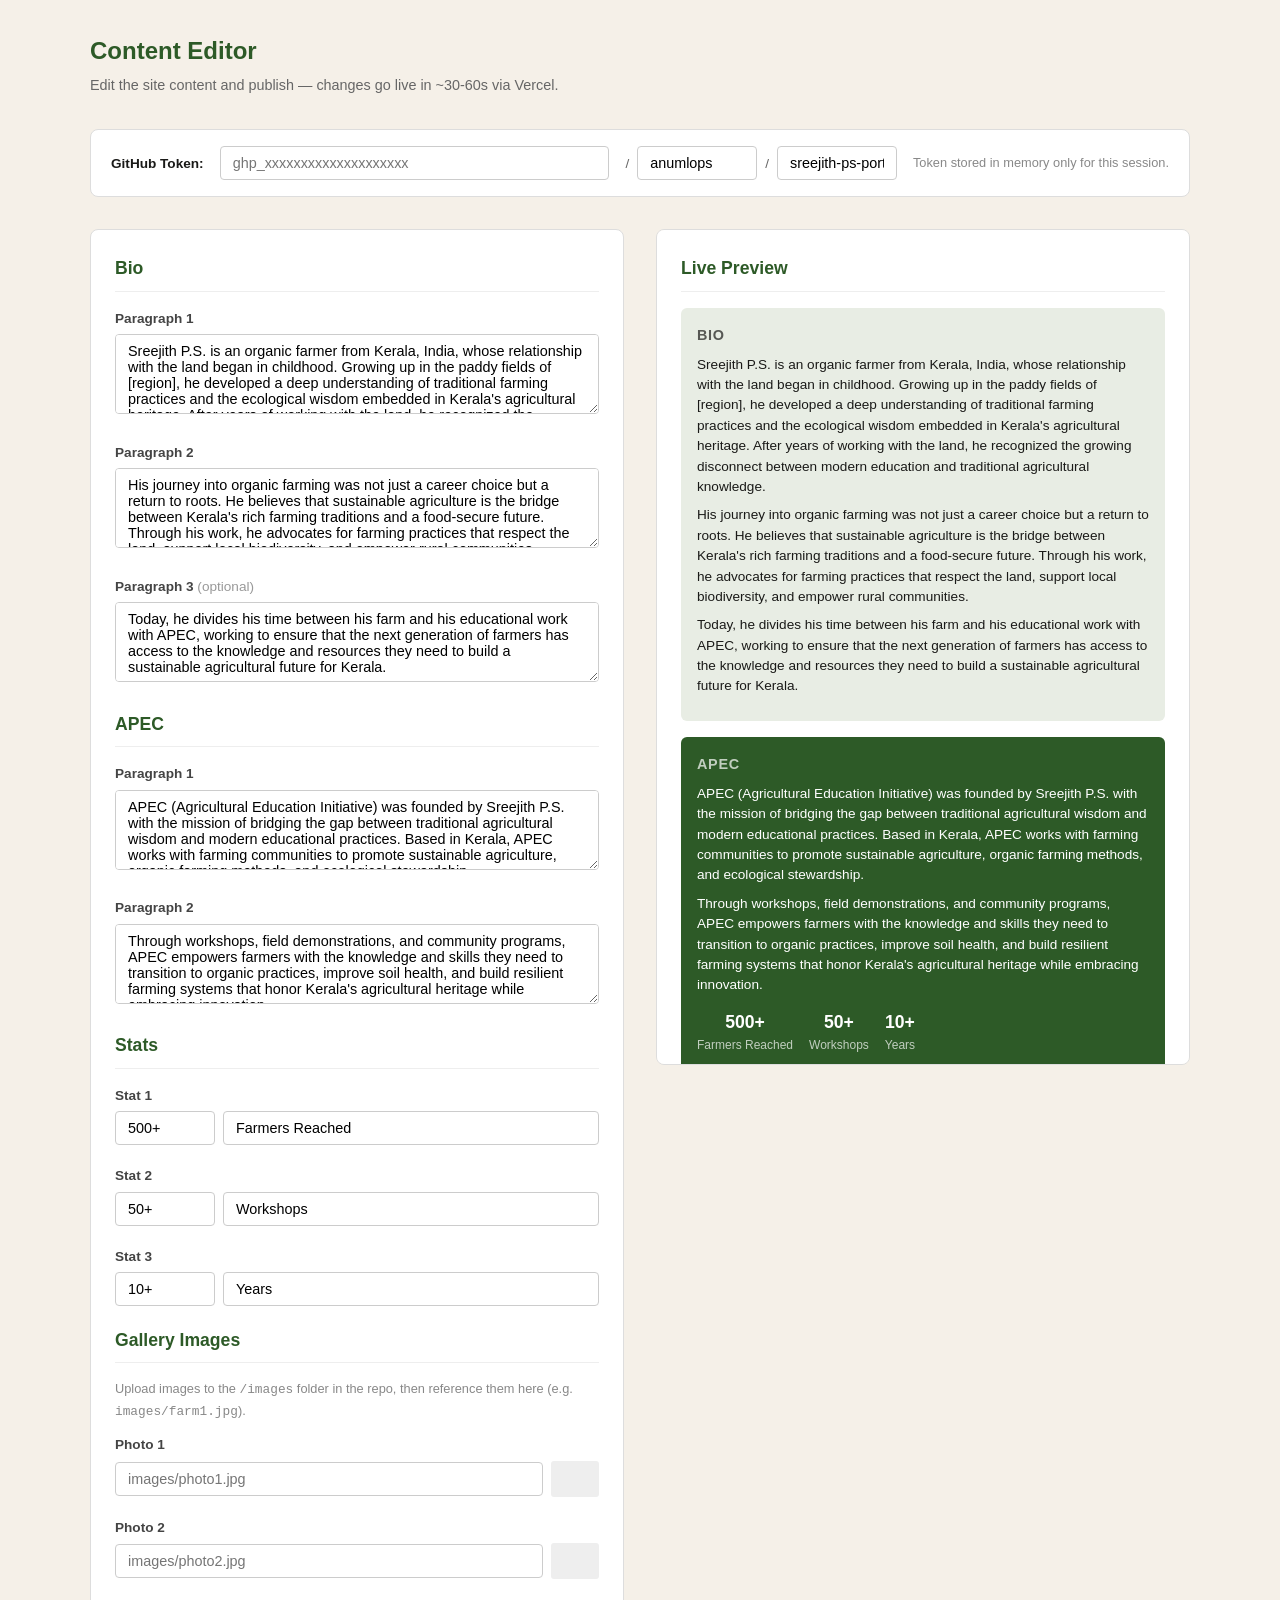
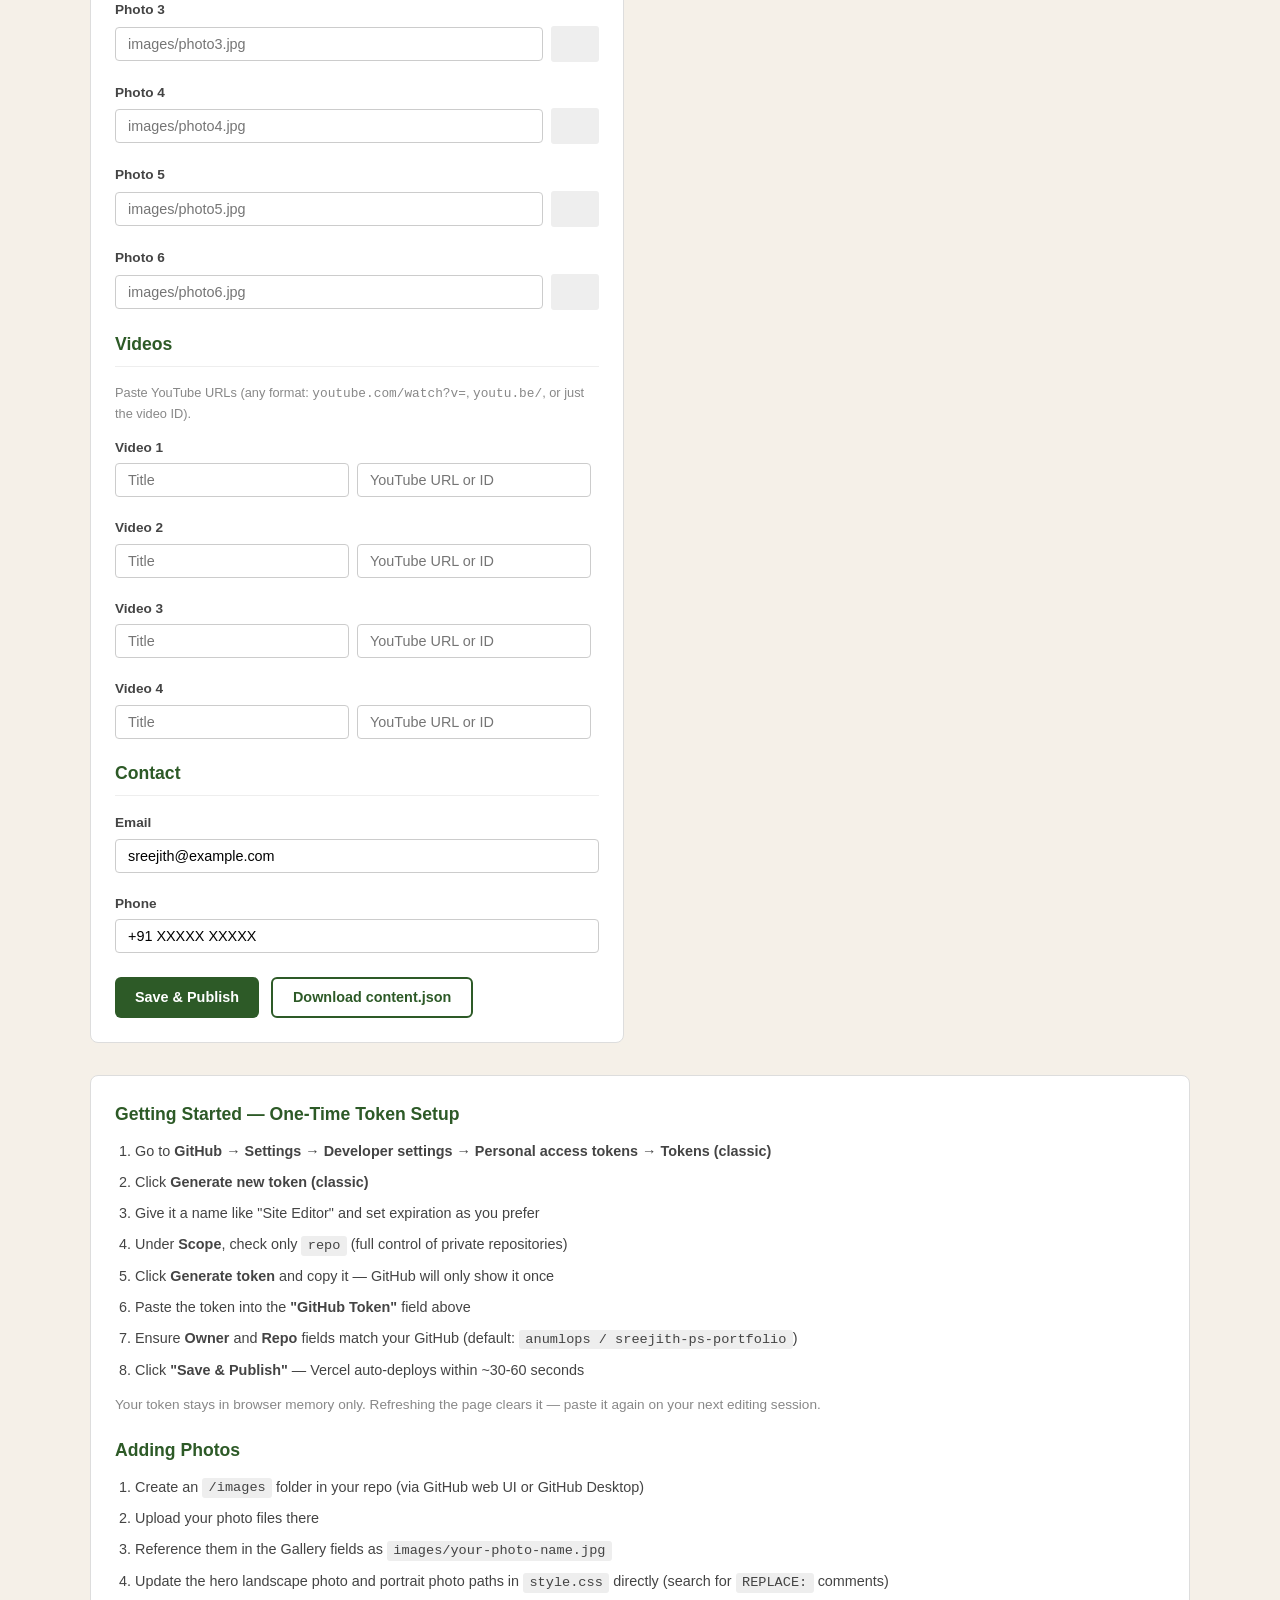
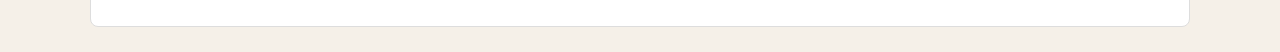
==== admin.html @ cd19a6e7 "Add content.json, admin dashboard, dynamic content rendering" ====
<!DOCTYPE html>
<html lang="en">
<head>
  <meta charset="UTF-8">
  <meta name="viewport" content="width=device-width, initial-scale=1.0">
  <title>Admin — Sreejith P.S. Content Editor</title>
  <style>
    *, *::before, *::after { margin: 0; padding: 0; box-sizing: border-box; }
    body { font-family: -apple-system, BlinkMacSystemFont, "Segoe UI", Roboto, sans-serif; background: #f5f0e8; color: #1A1A18; line-height: 1.6; padding: 2rem; }
    .admin-wrap { max-width: 1100px; margin: 0 auto; }
    h1 { font-size: 1.5rem; margin-bottom: 0.25rem; color: #2D5A27; }
    .sub { color: #666; font-size: 0.9rem; margin-bottom: 2rem; }
    .layout { display: grid; grid-template-columns: 1fr 1fr; gap: 2rem; }
    @media (max-width: 900px) { .layout { grid-template-columns: 1fr; } .preview-panel { order: -1; } }

    /* Token bar */
    .token-bar { background: #fff; border: 1px solid #ddd; border-radius: 8px; padding: 1rem 1.25rem; margin-bottom: 2rem; display: flex; align-items: center; gap: 1rem; flex-wrap: wrap; }
    .token-bar label { font-weight: 600; font-size: 0.85rem; white-space: nowrap; }
    .token-bar input[type="password"] { flex: 1; min-width: 200px; padding: 0.5rem 0.75rem; border: 1px solid #ccc; border-radius: 4px; font-size: 0.9rem; }
    .token-bar .repo-inputs { display: flex; gap: 0.5rem; align-items: center; }
    .token-bar .repo-inputs input { width: 120px; padding: 0.5rem 0.75rem; border: 1px solid #ccc; border-radius: 4px; font-size: 0.9rem; }
    .token-bar .hint { font-size: 0.8rem; color: #888; }

    /* Form */
    .form-panel { background: #fff; border: 1px solid #ddd; border-radius: 8px; padding: 1.5rem; }
    .form-panel h2 { font-size: 1.1rem; color: #2D5A27; margin-bottom: 1rem; padding-bottom: 0.5rem; border-bottom: 1px solid #eee; }
    .field-group { margin-bottom: 1.25rem; }
    .field-group label { display: block; font-weight: 600; font-size: 0.85rem; margin-bottom: 0.3rem; color: #444; }
    .field-group textarea { width: 100%; min-height: 80px; padding: 0.5rem 0.75rem; border: 1px solid #ccc; border-radius: 4px; font-size: 0.9rem; font-family: inherit; resize: vertical; }
    .field-group textarea:focus { outline: 2px solid #8AB4C9; outline-offset: -1px; border-color: transparent; }
    .field-group input[type="text"], .field-group input[type="url"] { width: 100%; padding: 0.5rem 0.75rem; border: 1px solid #ccc; border-radius: 4px; font-size: 0.9rem; }
    .field-group input:focus { outline: 2px solid #8AB4C9; outline-offset: -1px; border-color: transparent; }
    .field-group .input-row { display: flex; gap: 0.5rem; align-items: center; }
    .field-group .input-row input { flex: 1; }
    .field-group .input-row .thumb { width: 48px; height: 36px; border-radius: 3px; background: #eee; flex-shrink: 0; overflow: hidden; }
    .field-group .input-row .thumb img { width: 100%; height: 100%; object-fit: cover; display: block; }
    .field-group .stat-row { display: flex; gap: 0.5rem; }
    .field-group .stat-row input:first-child { width: 100px; flex-shrink: 0; }
    .field-group .stat-row input:last-child { flex: 1; }
    .field-group .video-row { display: flex; gap: 0.5rem; align-items: center; }
    .field-group .video-row input { flex: 1; }
    .field-group .video-row .embed-preview { font-size: 0.75rem; color: #888; max-width: 200px; overflow: hidden; text-overflow: ellipsis; white-space: nowrap; }
    .field-group .error-msg { color: #c0392b; font-size: 0.8rem; margin-top: 0.25rem; display: none; }

    /* Buttons */
    .actions { margin-top: 1.5rem; display: flex; gap: 0.75rem; flex-wrap: wrap; }
    .btn { padding: 0.65rem 1.25rem; border: none; border-radius: 6px; font-size: 0.9rem; font-weight: 600; cursor: pointer; transition: opacity 0.2s; }
    .btn:hover { opacity: 0.85; }
    .btn-primary { background: #2D5A27; color: #fff; }
    .btn-secondary { background: #8AB4C9; color: #fff; }
    .btn-outline { background: none; border: 2px solid #2D5A27; color: #2D5A27; }
    .btn:disabled { opacity: 0.5; cursor: not-allowed; }

    /* Status */
    .status { margin-top: 1rem; padding: 0.75rem 1rem; border-radius: 6px; font-size: 0.9rem; display: none; }
    .status.success { background: #d4edda; color: #155724; border: 1px solid #c3e6cb; display: block; }
    .status.error { background: #f8d7da; color: #721c24; border: 1px solid #f5c6cb; display: block; }
    .status.info { background: #d1ecf1; color: #0c5460; border: 1px solid #bee5eb; display: block; }

    /* Preview */
    .preview-panel { background: #fff; border: 1px solid #ddd; border-radius: 8px; padding: 1.5rem; position: sticky; top: 1rem; max-height: calc(100vh - 4rem); overflow-y: auto; }
    .preview-panel h2 { font-size: 1.1rem; color: #2D5A27; margin-bottom: 1rem; padding-bottom: 0.5rem; border-bottom: 1px solid #eee; }
    .preview-box { background: #E8EDE4; padding: 1rem; border-radius: 6px; margin-bottom: 1rem; }
    .preview-box.dark { background: #2D5A27; color: #fff; }
    .preview-box h3 { font-size: 0.9rem; margin-bottom: 0.5rem; opacity: 0.7; text-transform: uppercase; letter-spacing: 0.05em; }
    .preview-box p { font-size: 0.85rem; margin-bottom: 0.5rem; line-height: 1.5; }
    .preview-box .stat-row { display: flex; gap: 1rem; }
    .preview-box .stat-row .stat-item { text-align: center; }
    .preview-box .stat-row .stat-item .num { font-weight: 700; font-size: 1.1rem; }
    .preview-box .stat-row .stat-item .lbl { font-size: 0.75rem; opacity: 0.7; }

    /* Instructions */
    .instructions { margin-top: 2rem; background: #fff; border: 1px solid #ddd; border-radius: 8px; padding: 1.5rem; }
    .instructions h2 { font-size: 1.1rem; color: #2D5A27; margin-bottom: 0.75rem; }
    .instructions ol { padding-left: 1.25rem; font-size: 0.9rem; color: #444; }
    .instructions ol li { margin-bottom: 0.5rem; }
    .instructions code { background: #eee; padding: 0.15rem 0.4rem; border-radius: 3px; font-size: 0.85rem; }
  </style>
</head>
<body>
<div class="admin-wrap">

  <h1>Content Editor</h1>
  <p class="sub">Edit the site content and publish — changes go live in ~30-60s via Vercel.</p>

  <!-- Token bar -->
  <div class="token-bar">
    <label for="token">GitHub Token:</label>
    <input type="password" id="token" placeholder="ghp_xxxxxxxxxxxxxxxxxxxx" autocomplete="off">
    <div class="repo-inputs">
      <span style="font-size:0.85rem;color:#666">/</span>
      <input type="text" id="owner" value="anumlops" placeholder="Owner">
      <span style="font-size:0.85rem;color:#666">/</span>
      <input type="text" id="repo" value="sreejith-ps-portfolio" placeholder="Repo">
    </div>
    <span class="hint">Token stored in memory only for this session.</span>
  </div>

  <div class="layout">

    <!-- Form panel -->
    <div class="form-panel">
      <h2>Bio</h2>
      <div class="field-group">
        <label for="bio1">Paragraph 1</label>
        <textarea id="bio1"></textarea>
      </div>
      <div class="field-group">
        <label for="bio2">Paragraph 2</label>
        <textarea id="bio2"></textarea>
      </div>
      <div class="field-group">
        <label for="bio3">Paragraph 3 <span style="font-weight:400;color:#999">(optional)</span></label>
        <textarea id="bio3"></textarea>
      </div>

      <h2>APEC</h2>
      <div class="field-group">
        <label for="apec1">Paragraph 1</label>
        <textarea id="apec1"></textarea>
      </div>
      <div class="field-group">
        <label for="apec2">Paragraph 2</label>
        <textarea id="apec2"></textarea>
      </div>

      <h2>Stats</h2>
      <div class="field-group">
        <label>Stat 1</label>
        <div class="stat-row">
          <input type="text" id="stat1-num" placeholder="500+">
          <input type="text" id="stat1-lbl" placeholder="Farmers Reached">
        </div>
      </div>
      <div class="field-group">
        <label>Stat 2</label>
        <div class="stat-row">
          <input type="text" id="stat2-num" placeholder="50+">
          <input type="text" id="stat2-lbl" placeholder="Workshops">
        </div>
      </div>
      <div class="field-group">
        <label>Stat 3</label>
        <div class="stat-row">
          <input type="text" id="stat3-num" placeholder="10+">
          <input type="text" id="stat3-lbl" placeholder="Years">
        </div>
      </div>

      <h2>Gallery Images</h2>
      <p style="font-size:0.8rem;color:#888;margin-bottom:0.75rem">Upload images to the <code>/images</code> folder in the repo, then reference them here (e.g. <code>images/farm1.jpg</code>).</p>
      <div id="gallery-fields">
        <div class="field-group">
          <label>Photo 1</label>
          <div class="input-row">
            <input type="text" class="gallery-input" placeholder="images/photo1.jpg">
            <div class="thumb"></div>
          </div>
        </div>
        <div class="field-group">
          <label>Photo 2</label>
          <div class="input-row">
            <input type="text" class="gallery-input" placeholder="images/photo2.jpg">
            <div class="thumb"></div>
          </div>
        </div>
        <div class="field-group">
          <label>Photo 3</label>
          <div class="input-row">
            <input type="text" class="gallery-input" placeholder="images/photo3.jpg">
            <div class="thumb"></div>
          </div>
        </div>
        <div class="field-group">
          <label>Photo 4</label>
          <div class="input-row">
            <input type="text" class="gallery-input" placeholder="images/photo4.jpg">
            <div class="thumb"></div>
          </div>
        </div>
        <div class="field-group">
          <label>Photo 5</label>
          <div class="input-row">
            <input type="text" class="gallery-input" placeholder="images/photo5.jpg">
            <div class="thumb"></div>
          </div>
        </div>
        <div class="field-group">
          <label>Photo 6</label>
          <div class="input-row">
            <input type="text" class="gallery-input" placeholder="images/photo6.jpg">
            <div class="thumb"></div>
          </div>
        </div>
      </div>

      <h2>Videos</h2>
      <p style="font-size:0.8rem;color:#888;margin-bottom:0.75rem">Paste YouTube URLs (any format: <code>youtube.com/watch?v=</code>, <code>youtu.be/</code>, or just the video ID).</p>
      <div id="video-fields">
        <div class="field-group">
          <label>Video 1</label>
          <div class="video-row">
            <input type="text" class="video-title" placeholder="Title" style="width:35%">
            <input type="text" class="video-url" placeholder="YouTube URL or ID" style="flex:1">
            <span class="embed-preview"></span>
          </div>
          <div class="error-msg video-error"></div>
        </div>
        <div class="field-group">
          <label>Video 2</label>
          <div class="video-row">
            <input type="text" class="video-title" placeholder="Title" style="width:35%">
            <input type="text" class="video-url" placeholder="YouTube URL or ID" style="flex:1">
            <span class="embed-preview"></span>
          </div>
          <div class="error-msg video-error"></div>
        </div>
        <div class="field-group">
          <label>Video 3</label>
          <div class="video-row">
            <input type="text" class="video-title" placeholder="Title" style="width:35%">
            <input type="text" class="video-url" placeholder="YouTube URL or ID" style="flex:1">
            <span class="embed-preview"></span>
          </div>
          <div class="error-msg video-error"></div>
        </div>
        <div class="field-group">
          <label>Video 4</label>
          <div class="video-row">
            <input type="text" class="video-title" placeholder="Title" style="width:35%">
            <input type="text" class="video-url" placeholder="YouTube URL or ID" style="flex:1">
            <span class="embed-preview"></span>
          </div>
          <div class="error-msg video-error"></div>
        </div>
      </div>

      <h2>Contact</h2>
      <div class="field-group">
        <label for="contact-email">Email</label>
        <input type="text" id="contact-email">
      </div>
      <div class="field-group">
        <label for="contact-phone">Phone</label>
        <input type="text" id="contact-phone">
      </div>

      <div class="actions">
        <button class="btn btn-primary" id="btn-save" onclick="saveAndPublish()">Save &amp; Publish</button>
        <button class="btn btn-outline" onclick="downloadBackup()">Download content.json</button>
      </div>
      <div id="status" class="status"></div>
    </div>

    <!-- Preview panel -->
    <div class="preview-panel">
      <h2>Live Preview</h2>
      <div class="preview-box">
        <h3>Bio</h3>
        <div id="preview-bio"></div>
      </div>
      <div class="preview-box dark">
        <h3>APEC</h3>
        <div id="preview-apec"></div>
        <div style="margin-top:0.75rem">
          <div class="stat-row" id="preview-stats"></div>
        </div>
      </div>
      <div class="preview-box">
        <h3>Gallery</h3>
        <p id="preview-gallery" style="color:#888">6 images configured</p>
      </div>
      <div class="preview-box dark">
        <h3>Videos</h3>
        <p id="preview-videos" style="color:#aaa">4 video slots</p>
      </div>
      <div class="preview-box">
        <h3>Contact</h3>
        <div id="preview-contact"></div>
      </div>
    </div>
  </div>

  <!-- Instructions -->
  <div class="instructions">
    <h2>Getting Started — One-Time Token Setup</h2>
    <ol>
      <li>Go to <strong>GitHub → Settings → Developer settings → Personal access tokens → Tokens (classic)</strong></li>
      <li>Click <strong>Generate new token (classic)</strong></li>
      <li>Give it a name like "Site Editor" and set expiration as you prefer</li>
      <li>Under <strong>Scope</strong>, check only <code>repo</code> (full control of private repositories)</li>
      <li>Click <strong>Generate token</strong> and copy it — GitHub will only show it once</li>
      <li>Paste the token into the <strong>"GitHub Token"</strong> field above</li>
      <li>Ensure <strong>Owner</strong> and <strong>Repo</strong> fields match your GitHub (default: <code>anumlops / sreejith-ps-portfolio</code>)</li>
      <li>Click <strong>"Save &amp; Publish"</strong> — Vercel auto-deploys within ~30-60 seconds</li>
    </ol>
    <p style="margin-top:0.75rem;font-size:0.85rem;color:#888">Your token stays in browser memory only. Refreshing the page clears it — paste it again on your next editing session.</p>

    <h2 style="margin-top:1.25rem">Adding Photos</h2>
    <ol>
      <li>Create an <code>/images</code> folder in your repo (via GitHub web UI or GitHub Desktop)</li>
      <li>Upload your photo files there</li>
      <li>Reference them in the Gallery fields as <code>images/your-photo-name.jpg</code></li>
      <li>Update the hero landscape photo and portrait photo paths in <code>style.css</code> directly (search for <code>REPLACE:</code> comments)</li>
    </ol>
  </div>

</div>

<script>
const GITHUB_API = 'https://api.github.com';

// Load current content.json on page load
async function loadContent() {
  try {
    const res = await fetch('content.json?_=' + Date.now());
    if (!res.ok) return;
    const data = await res.json();
    populateForm(data);
    updatePreview(data);
  } catch (e) {
    // content.json not available yet
  }
}

function populateForm(data) {
  if (data.bio) {
    document.getElementById('bio1').value = data.bio.paragraph1 || '';
    document.getElementById('bio2').value = data.bio.paragraph2 || '';
    document.getElementById('bio3').value = data.bio.paragraph3 || '';
  }
  if (data.apec) {
    document.getElementById('apec1').value = data.apec.paragraph1 || '';
    document.getElementById('apec2').value = data.apec.paragraph2 || '';
  }
  if (data.stats) {
    document.getElementById('stat1-num').value = data.stats[0]?.number || '';
    document.getElementById('stat1-lbl').value = data.stats[0]?.label || '';
    document.getElementById('stat2-num').value = data.stats[1]?.number || '';
    document.getElementById('stat2-lbl').value = data.stats[1]?.label || '';
    document.getElementById('stat3-num').value = data.stats[2]?.number || '';
    document.getElementById('stat3-lbl').value = data.stats[2]?.label || '';
  }
  if (data.gallery) {
    const inputs = document.querySelectorAll('.gallery-input');
    inputs.forEach((inp, i) => {
      if (data.gallery[i]) inp.value = data.gallery[i].filename || '';
    });
  }
  if (data.videos) {
    const titles = document.querySelectorAll('.video-title');
    const urls = document.querySelectorAll('.video-url');
    titles.forEach((t, i) => { if (data.videos[i]) t.value = data.videos[i].title || ''; });
    urls.forEach((u, i) => { if (data.videos[i]) u.value = data.videos[i].url || ''; });
  }
  if (data.contact) {
    document.getElementById('contact-email').value = data.contact.email || '';
    document.getElementById('contact-phone').value = data.contact.phone || '';
  }
}

function getFormData() {
  return {
    bio: {
      paragraph1: document.getElementById('bio1').value,
      paragraph2: document.getElementById('bio2').value,
      paragraph3: document.getElementById('bio3').value
    },
    apec: {
      paragraph1: document.getElementById('apec1').value,
      paragraph2: document.getElementById('apec2').value
    },
    stats: [
      { number: document.getElementById('stat1-num').value, label: document.getElementById('stat1-lbl').value },
      { number: document.getElementById('stat2-num').value, label: document.getElementById('stat2-lbl').value },
      { number: document.getElementById('stat3-num').value, label: document.getElementById('stat3-lbl').value }
    ],
    gallery: Array.from(document.querySelectorAll('.gallery-input')).map(inp => ({ filename: inp.value })),
    videos: Array.from(document.querySelectorAll('.video-title')).map((t, i) => ({
      title: t.value,
      url: document.querySelectorAll('.video-url')[i].value
    })),
    contact: {
      email: document.getElementById('contact-email').value,
      phone: document.getElementById('contact-phone').value
    }
  };
}

function convertYouTubeUrl(url) {
  if (!url) return '';
  let id = '';
  const patterns = [
    /(?:youtube\.com\/watch\?v=|youtu\.be\/|youtube\.com\/embed\/)([a-zA-Z0-9_-]{11})/,
    /^([a-zA-Z0-9_-]{11})$/
  ];
  for (const p of patterns) {
    const m = url.match(p);
    if (m) { id = m[1]; break; }
  }
  return id ? `https://www.youtube.com/embed/${id}` : url;
}

function updatePreview() {
  const data = getFormData();

  // Bio preview
  const bioDiv = document.getElementById('preview-bio');
  bioDiv.innerHTML = [data.bio.paragraph1, data.bio.paragraph2, data.bio.paragraph3].filter(Boolean).map(p => `<p>${p}</p>`).join('');

  // APEC preview
  const apecDiv = document.getElementById('preview-apec');
  apecDiv.innerHTML = [data.apec.paragraph1, data.apec.paragraph2].filter(Boolean).map(p => `<p>${p}</p>`).join('');

  // Stats preview
  const statsDiv = document.getElementById('preview-stats');
  statsDiv.innerHTML = data.stats.map(s => `<div class="stat-item"><div class="num">${s.number}</div><div class="lbl">${s.label}</div></div>`).join('');

  // Gallery preview
  const galleryCount = data.gallery.filter(g => g.filename).length;
  document.getElementById('preview-gallery').textContent = galleryCount > 0 ? `${galleryCount} of 6 images set` : 'No images set';

  // Videos preview
  const videoCount = data.videos.filter(v => v.url).length;
  document.getElementById('preview-videos').textContent = videoCount > 0 ? `${videoCount} of 4 videos set` : 'No videos set';

  // Contact preview
  const contactDiv = document.getElementById('preview-contact');
  contactDiv.innerHTML = `<p><strong>Email:</strong> ${data.contact.email || '(not set)'}</p><p><strong>Phone:</strong> ${data.contact.phone || '(not set)'}</p>`;
}

function setStatus(msg, type) {
  const el = document.getElementById('status');
  el.className = 'status ' + type;
  el.textContent = msg;
}

function validate() {
  const errors = [];
  const bio1 = document.getElementById('bio1').value.trim();
  const apec1 = document.getElementById('apec1').value.trim();
  const email = document.getElementById('contact-email').value.trim();
  const phone = document.getElementById('contact-phone').value.trim();

  if (!bio1) errors.push('Bio paragraph 1 is required.');
  if (!apec1) errors.push('APEC paragraph 1 is required.');
  if (!email) errors.push('Email is required.');
  if (!phone) errors.push('Phone is required.');

  // Validate YouTube URLs
  const videoUrls = document.querySelectorAll('.video-url');
  videoUrls.forEach((inp, i) => {
    const val = inp.value.trim();
    const errEl = inp.closest('.field-group').querySelector('.video-error');
    if (errEl) errEl.style.display = 'none';
    if (val && !convertYouTubeUrl(val)) {
      errors.push(`Video ${i + 1}: "${val}" does not look like a valid YouTube URL or ID.`);
      if (errEl) { errEl.textContent = 'Invalid YouTube URL'; errEl.style.display = 'block'; }
    }
  });

  return errors;
}

async function saveAndPublish() {
  const token = document.getElementById('token').value.trim();
  const owner = document.getElementById('owner').value.trim();
  const repo = document.getElementById('repo').value.trim();

  if (!token) { setStatus('Please enter your GitHub token.', 'error'); return; }
  if (!owner || !repo) { setStatus('Please enter owner and repo names.', 'error'); return; }

  const validationErrors = validate();
  if (validationErrors.length > 0) {
    setStatus('Validation errors:\n- ' + validationErrors.join('\n- '), 'error');
    return;
  }

  const btn = document.getElementById('btn-save');
  btn.disabled = true;
  btn.textContent = 'Publishing...';
  setStatus('Pushing to GitHub... This may take a few seconds.', 'info');

  const data = getFormData();
  const content = JSON.stringify(data, null, 2);
  const encoded = btoa(unescape(encodeURIComponent(content)));

  try {
    // Get current file SHA
    const getRes = await fetch(`${GITHUB_API}/repos/${owner}/${repo}/contents/content.json`, {
      headers: { Authorization: `token ${token}`, Accept: 'application/vnd.github.v3+json' }
    });
    let sha = null;
    if (getRes.ok) {
      const meta = await getRes.json();
      sha = meta.sha;
    } else if (getRes.status !== 404) {
      const err = await getRes.json().catch(() => ({}));
      throw new Error(err.message || `GitHub API error: ${getRes.status}`);
    }

    // Commit the file
    const body = {
      message: 'Update content.json via admin dashboard',
      content: encoded,
      branch: 'main'
    };
    if (sha) body.sha = sha;

    const putRes = await fetch(`${GITHUB_API}/repos/${owner}/${repo}/contents/content.json`, {
      method: 'PUT',
      headers: { Authorization: `token ${token}`, 'Content-Type': 'application/json', Accept: 'application/vnd.github.v3+json' },
      body: JSON.stringify(body)
    });

    if (!putRes.ok) {
      const err = await putRes.json().catch(() => ({}));
      throw new Error(err.message || `GitHub API error: ${putRes.status}`);
    }

    setStatus('Published successfully! Changes pushed to GitHub. Vercel will redeploy automatically — usually within 30-60 seconds. Refresh the live site to see updates.', 'success');
  } catch (e) {
    setStatus(`Failed to publish: ${e.message}`, 'error');
  } finally {
    btn.disabled = false;
    btn.textContent = 'Save & Publish';
  }
}

function downloadBackup() {
  const data = getFormData();
  const blob = new Blob([JSON.stringify(data, null, 2)], { type: 'application/json' });
  const a = document.createElement('a');
  a.href = URL.createObjectURL(blob);
  a.download = 'content.json';
  document.body.appendChild(a);
  a.click();
  document.body.removeChild(a);
  URL.revokeObjectURL(a.href);
}

// Gallery thumbnail previews
document.querySelectorAll('.gallery-input').forEach(inp => {
  inp.addEventListener('input', function() {
    const thumb = this.parentElement.querySelector('.thumb');
    if (this.value.trim()) {
      thumb.innerHTML = `<img src="${this.value.trim()}" alt="" onerror="this.parentElement.innerHTML=''">`;
    } else {
      thumb.innerHTML = '';
    }
    updatePreview();
  });
});

// Video embed preview
document.querySelectorAll('.video-url').forEach(inp => {
  inp.addEventListener('input', function() {
    const preview = this.parentElement.querySelector('.embed-preview');
    const errEl = this.closest('.field-group').querySelector('.video-error');
    if (errEl) errEl.style.display = 'none';
    const embed = convertYouTubeUrl(this.value.trim());
    preview.textContent = embed ? '✓ embed ready' : (this.value.trim() ? '✗ invalid URL' : '');
    updatePreview();
  });
});

// Live preview on any input change
document.querySelectorAll('textarea, input').forEach(el => {
  el.addEventListener('input', updatePreview);
});

// Load content on page load
loadContent();
</script>
</body>
</html>
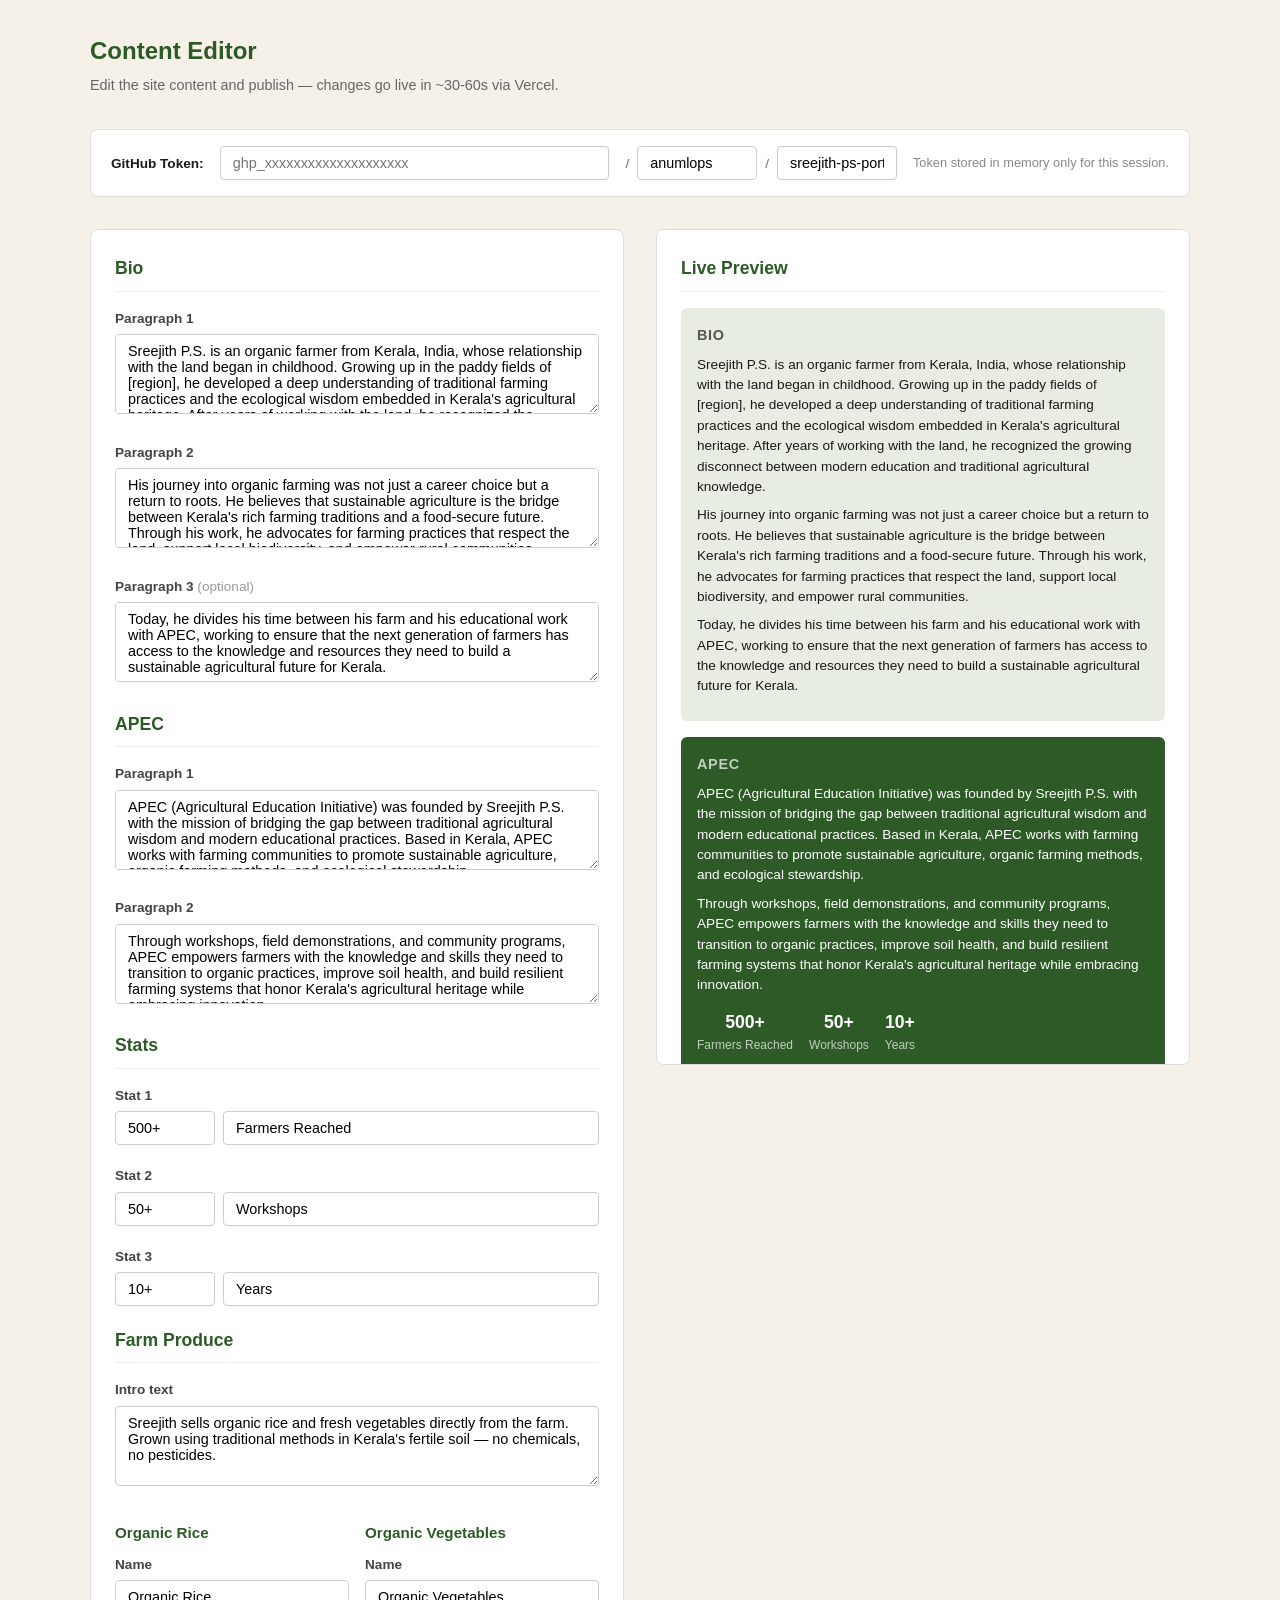
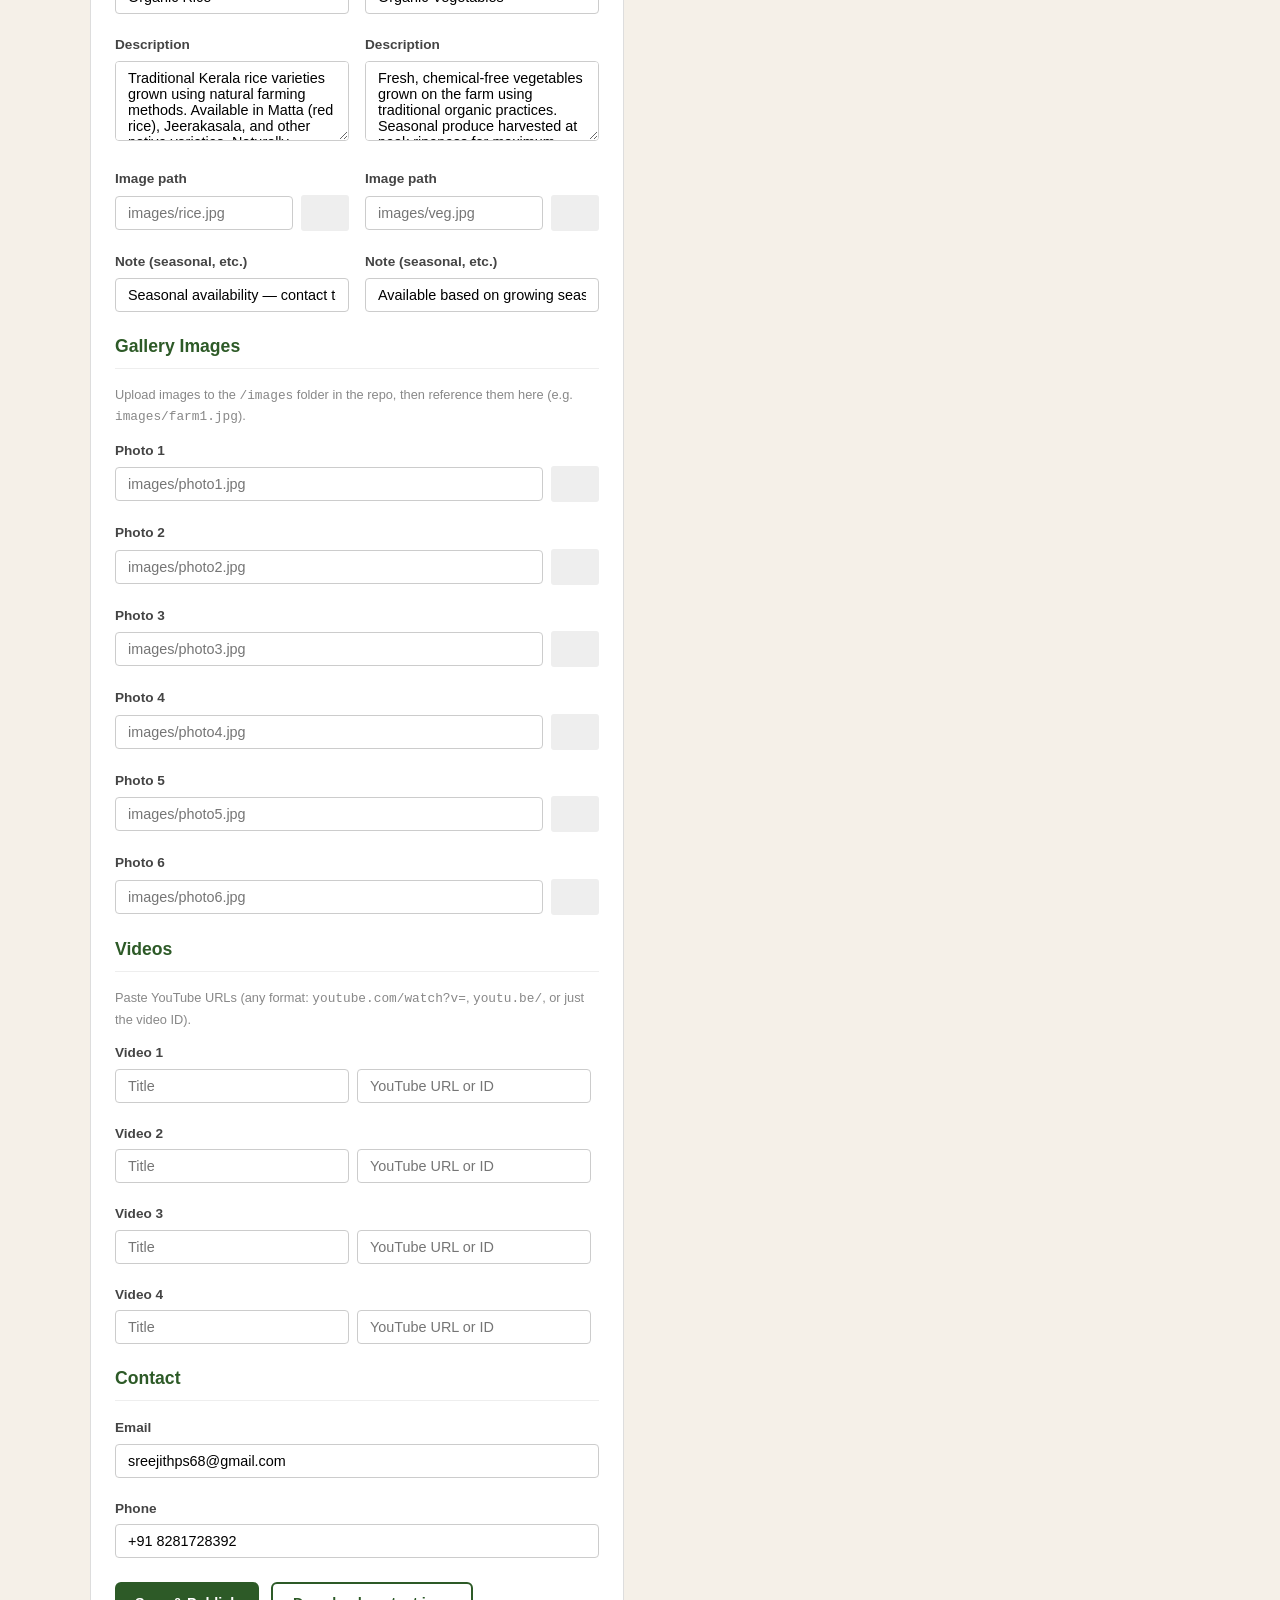
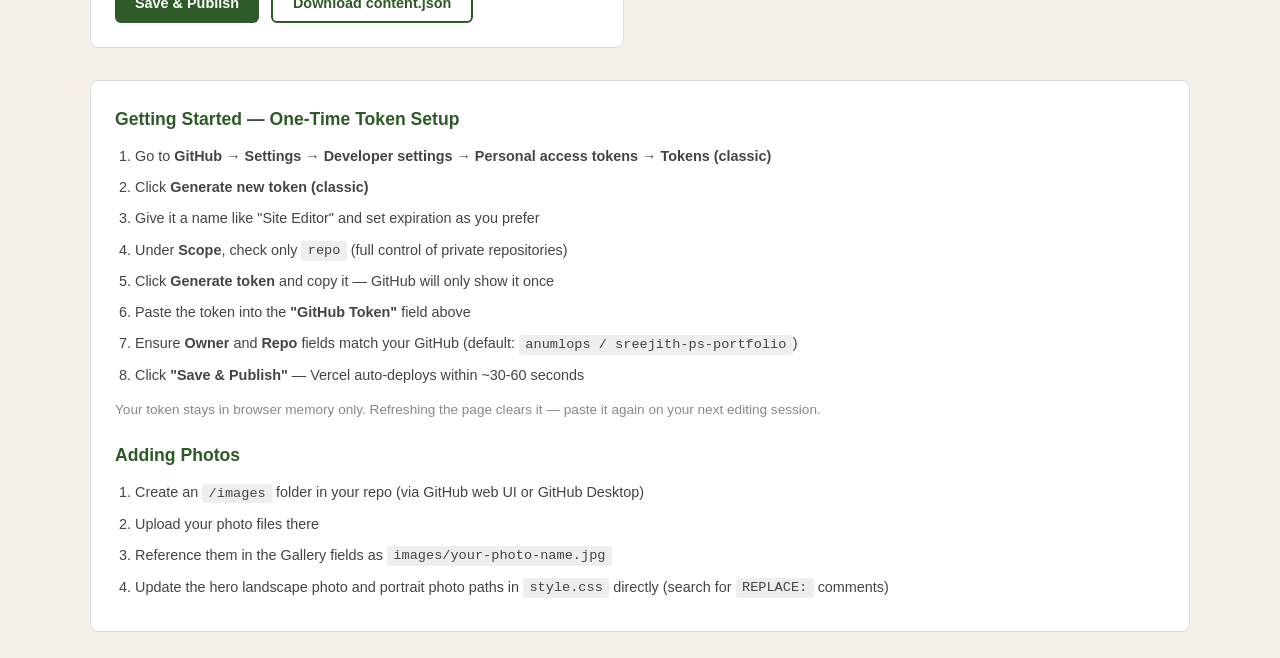
==== commit 88d5b03f: "Add Farm Produce section with product cards" ====
--- a/admin.html
+++ b/admin.html
@@ -147,6 +147,28 @@
         </div>
       </div>
 
+      <h2>Farm Produce</h2>
+      <div class="field-group">
+        <label for="prod-intro">Intro text</label>
+        <textarea id="prod-intro" rows="2"></textarea>
+      </div>
+      <div style="display:grid;grid-template-columns:1fr 1fr;gap:1rem">
+        <div>
+          <h3 style="font-size:0.95rem;color:#2D5A27;margin:0.5rem 0">Organic Rice</h3>
+          <div class="field-group"><label>Name</label><input type="text" id="prod-rice-name"></div>
+          <div class="field-group"><label>Description</label><textarea id="prod-rice-desc" rows="3"></textarea></div>
+          <div class="field-group"><label>Image path</label><div class="input-row"><input type="text" class="prod-input" data-id="rice" placeholder="images/rice.jpg"><div class="thumb" id="thumb-rice"></div></div></div>
+          <div class="field-group"><label>Note (seasonal, etc.)</label><input type="text" id="prod-rice-note" placeholder="Seasonal availability..."></div>
+        </div>
+        <div>
+          <h3 style="font-size:0.95rem;color:#2D5A27;margin:0.5rem 0">Organic Vegetables</h3>
+          <div class="field-group"><label>Name</label><input type="text" id="prod-veg-name"></div>
+          <div class="field-group"><label>Description</label><textarea id="prod-veg-desc" rows="3"></textarea></div>
+          <div class="field-group"><label>Image path</label><div class="input-row"><input type="text" class="prod-input" data-id="veg" placeholder="images/veg.jpg"><div class="thumb" id="thumb-veg"></div></div></div>
+          <div class="field-group"><label>Note (seasonal, etc.)</label><input type="text" id="prod-veg-note" placeholder="Available based on season..."></div>
+        </div>
+      </div>
+
       <h2>Gallery Images</h2>
       <p style="font-size:0.8rem;color:#888;margin-bottom:0.75rem">Upload images to the <code>/images</code> folder in the repo, then reference them here (e.g. <code>images/farm1.jpg</code>).</p>
       <div id="gallery-fields">
@@ -265,6 +287,10 @@
         <div style="margin-top:0.75rem">
           <div class="stat-row" id="preview-stats"></div>
         </div>
+      </div>
+      <div class="preview-box">
+        <h3>Farm Produce</h3>
+        <p id="preview-products" style="color:#888">No products configured</p>
       </div>
       <div class="preview-box">
         <h3>Gallery</h3>
@@ -340,6 +366,19 @@
     document.getElementById('stat2-lbl').value = data.stats[1]?.label || '';
     document.getElementById('stat3-num').value = data.stats[2]?.number || '';
     document.getElementById('stat3-lbl').value = data.stats[2]?.label || '';
+  }
+  if (data.products) {
+    document.getElementById('prod-intro').value = data.products.intro || '';
+    document.getElementById('prod-rice-name').value = data.products.rice?.name || '';
+    document.getElementById('prod-rice-desc').value = data.products.rice?.description || '';
+    document.getElementById('prod-rice-note').value = data.products.rice?.note || '';
+    document.getElementById('prod-veg-name').value = data.products.vegetables?.name || '';
+    document.getElementById('prod-veg-desc').value = data.products.vegetables?.description || '';
+    document.getElementById('prod-veg-note').value = data.products.vegetables?.note || '';
+    const riceInp = document.querySelector('.prod-input[data-id="rice"]');
+    const vegInp = document.querySelector('.prod-input[data-id="veg"]');
+    if (riceInp) riceInp.value = data.products.rice?.image || '';
+    if (vegInp) vegInp.value = data.products.vegetables?.image || '';
   }
   if (data.gallery) {
     const inputs = document.querySelectorAll('.gallery-input');
@@ -375,6 +414,21 @@
       { number: document.getElementById('stat2-num').value, label: document.getElementById('stat2-lbl').value },
       { number: document.getElementById('stat3-num').value, label: document.getElementById('stat3-lbl').value }
     ],
+    products: {
+      intro: document.getElementById('prod-intro').value,
+      rice: {
+        name: document.getElementById('prod-rice-name').value,
+        description: document.getElementById('prod-rice-desc').value,
+        image: document.querySelector('.prod-input[data-id="rice"]')?.value || '',
+        note: document.getElementById('prod-rice-note').value
+      },
+      vegetables: {
+        name: document.getElementById('prod-veg-name').value,
+        description: document.getElementById('prod-veg-desc').value,
+        image: document.querySelector('.prod-input[data-id="veg"]')?.value || '',
+        note: document.getElementById('prod-veg-note').value
+      }
+    },
     gallery: Array.from(document.querySelectorAll('.gallery-input')).map(inp => ({ filename: inp.value })),
     videos: Array.from(document.querySelectorAll('.video-title')).map((t, i) => ({
       title: t.value,
@@ -415,6 +469,11 @@
   // Stats preview
   const statsDiv = document.getElementById('preview-stats');
   statsDiv.innerHTML = data.stats.map(s => `<div class="stat-item"><div class="num">${s.number}</div><div class="lbl">${s.label}</div></div>`).join('');
+
+  // Products preview
+  const prodRiceImg = data.products?.rice?.image ? 'Rice: img set' : 'Rice: no img';
+  const prodVegImg = data.products?.vegetables?.image ? 'Veg: img set' : 'Veg: no img';
+  document.getElementById('preview-products').textContent = prodRiceImg + ' | ' + prodVegImg;
 
   // Gallery preview
   const galleryCount = data.gallery.filter(g => g.filename).length;
@@ -539,6 +598,17 @@
   URL.revokeObjectURL(a.href);
 }
 
+// Product image thumbnail previews
+document.querySelectorAll('.prod-input').forEach(inp => {
+  inp.addEventListener('input', function() {
+    const thumb = document.getElementById('thumb-' + this.dataset.id);
+    if (this.value.trim()) {
+      thumb.innerHTML = `<img src="${this.value.trim()}" alt="" onerror="this.parentElement.innerHTML=''">`;
+    } else { thumb.innerHTML = ''; }
+    updatePreview();
+  });
+});
+
 // Gallery thumbnail previews
 document.querySelectorAll('.gallery-input').forEach(inp => {
   inp.addEventListener('input', function() {
